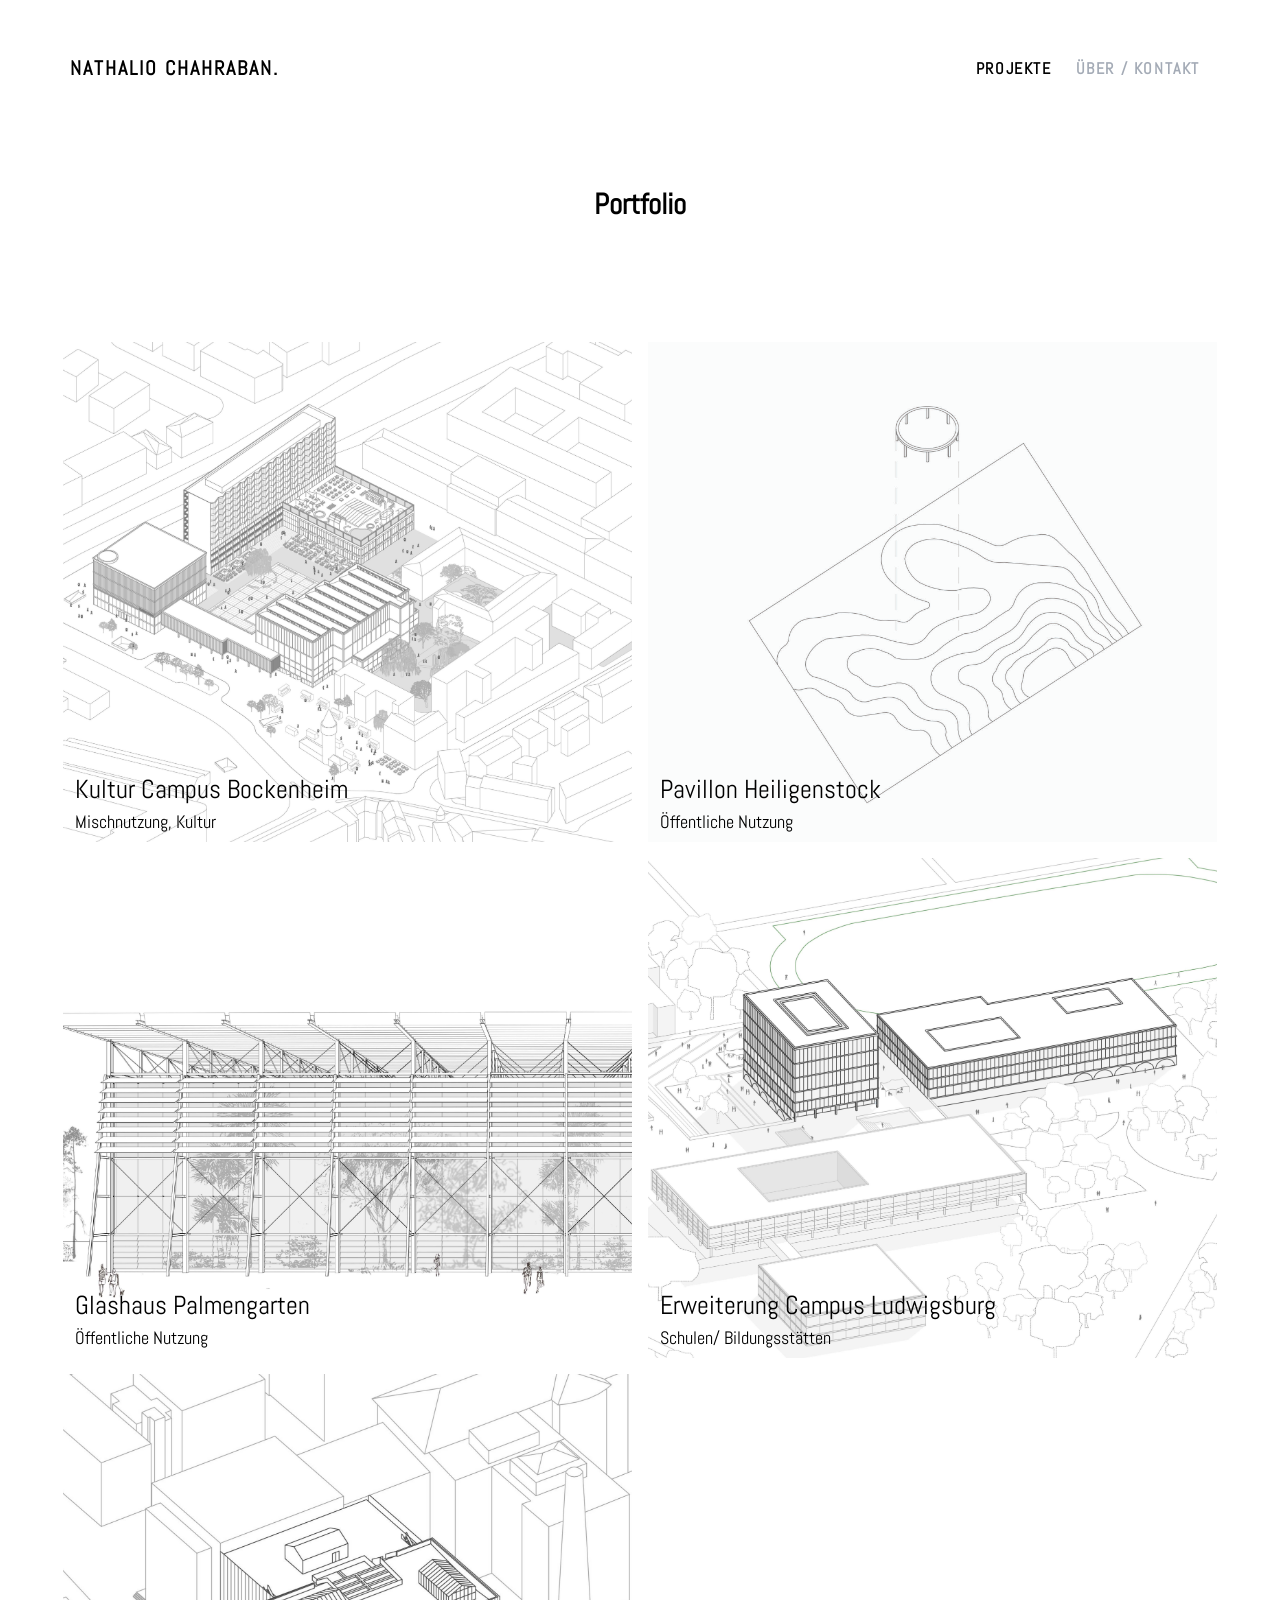
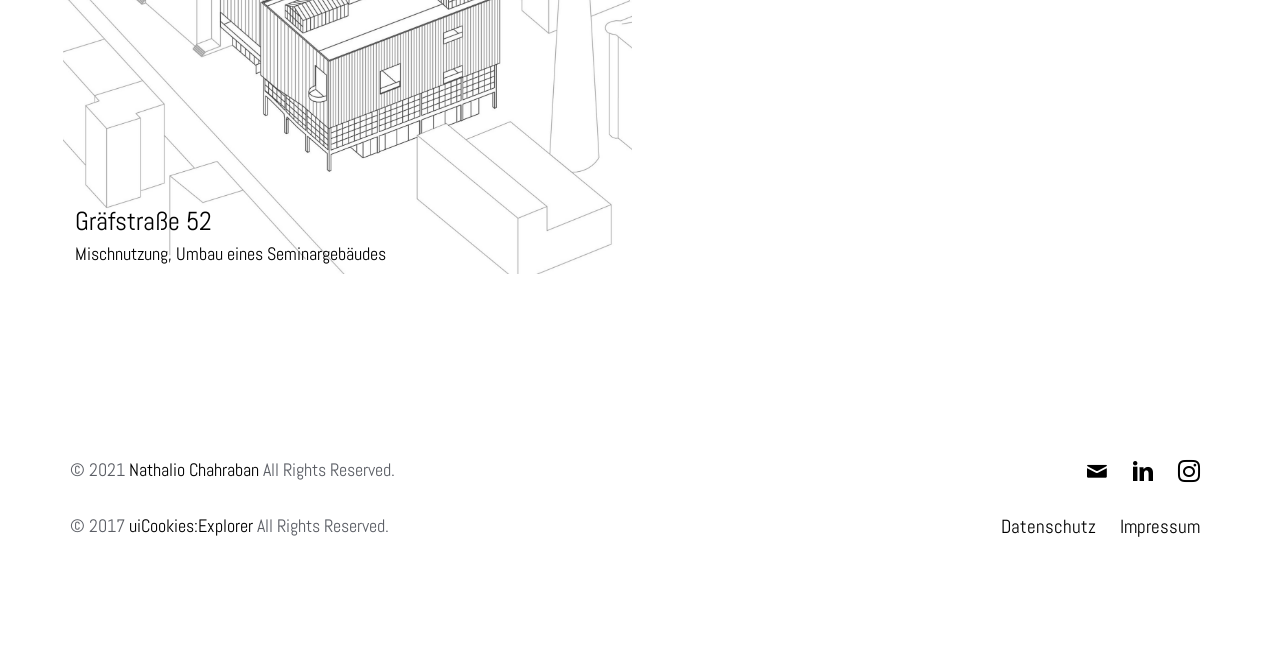
==== index.html @ cd51b57b "editing text" ====
<!DOCTYPE html>
<html lang="en">
  <head>
    <meta charset="utf-8">
    <meta name="viewport" content="width=device-width, initial-scale=1">
    <title>Projekte | Nathalio Chahraban</title>
    
    <meta name="description" content="Portfolio">
	<meta name="keywords" content="Architektur, Architecture, Portfolio">
	<meta name="author" content="Nathalio Chahraban">	
	<meta property="og:title" content="Projekte | Nathalio Chahraban">  <!--#-->
	<meta property="og:description" content="Projekte von Nathalio Chahraban"> <!--#-->
	<meta property="og:url" content="#">  <!--#-->
	<meta property="og:locale" content="de_DE">
	<meta property="og:type" content="website">
	<meta property="og:site_name" content="Nathalio Chahraban">
	<link rel="icon" type="image/jpg" href="img/LogoNC.jpg" img="img/LogoNC.jpg"/>
    
    <link href="https://fonts.googleapis.com/css?family=Abel" rel="stylesheet">
    <link rel="stylesheet" href="css/styles-merged.css">
    <link rel="stylesheet" href="css/style.min.css">
    <link rel="stylesheet" href="css/custom.css">

    <!--[if lt IE 9]>
      <script src="js/vendor/html5shiv.min.js"></script>
      <script src="js/vendor/respond.min.js"></script>
    <![endif]-->
  </head>
  <body>

  <!-- START: header -->

  <header role="banner" class="probootstrap-header">
    <div class="container">
        <a href="index.html" class="probootstrap-logo">Nathalio Chahraban<span>.</span></a>
        
        <a href="#" class="probootstrap-burger-menu visible-xs"><i>Menu</i></a>
        <div class="mobile-menu-overlay"></div>

        <nav role="navigation" class="probootstrap-nav hidden-xs">
          <ul class="probootstrap-main-nav">
            <li class="active"><a href="index.html">Projekte</a></li>
            <li><a href="about.html">&Uuml;ber / Kontakt </a></li>
          </ul>
          <div class="extra-text visible-xs"> 
            <a href="#" class="probootstrap-burger-menu"><i>Menu</i></a>
            <ul class="social-buttons">
				      <li><a href="mailto:nathalio@web.de"><i class="icon-mail"></i></a></li> 
				      <li><a href="http://www.linkedin.com/in/nathalio-chahraban-"><i class="icon-linkedin"></i></a></li>
				      <li><a href="https://www.instagram.com/nathalio/"><i class="icon-instagram2"></i></a></li> 
            </ul>
          </div>
        </nav>
    </div>
  </header>
  <!-- END: header -->
  
  <div class="probootstrap-section">
    <div class="container text-center">
      <div class="row">
        <div class="col-md-6 col-md-offset-3 mb40">
          <h1><strong>Portfolio</strong></h1>  
            <br><br>
        </div>
      </div>

      <div class="row probootstrap-gutter16">
        <div class="col-md-6 probootstrap-animate" data-animate-effect="fadeIn">
          <a href="Kultur-Campus-Bockenheim.html" class="img-bg" style="background-image: url(img/prj/KCB/Kultur-Campus-Bockenheim-1_Web.jpg);">
            <div class="probootstrap-photo-details">
              <h2>Kultur Campus Bockenheim</h2>
              <p>Mischnutzung, Kultur</p>
            </div>
          </a>
        </div>
        <div class="col-md-6 probootstrap-animate" data-animate-effect="fadeIn">
          <a href="Pavillon-Heiligenstock.html" class="img-bg" style="background-image: url(img/prj/PV/Heiligenstock-Pavillon.jpg);">
            <div class="probootstrap-photo-details">
              <h2>Pavillon Heiligenstock</h2>
              <p>Öffentliche Nutzung</p>
            </div>
          </a>
        </div>
      </div>

      <div class="row probootstrap-gutter16">
        <div class="col-md-6 probootstrap-animate" data-animate-effect="fadeIn">
          <a href="Glasshaus-Palmengarten.html" class="img-bg" style="background-image: url(img/prj/PG/PalmenGarten_Web.jpg);">
            <div class="probootstrap-photo-details">
              <h2>Glashaus Palmengarten</h2>
              <p>Öffentliche Nutzung</p>
            </div>
          </a>
        </div>
        <div class="col-md-6 probootstrap-animate" data-animate-effect="fadeIn">
          <a href="Erweiterung-Campus-Ludwigsburg.html" class="img-bg" style="background-image: url(img/prj/LB/Ludwigsburg_Web.jpg);">
            <div class="probootstrap-photo-details">
              <h2>Erweiterung Campus Ludwigsburg</h2>
              <p>Schulen/ Bildungsstätten</p>
            </div>
          </a>
        </div>
      </div>

            <div class="row probootstrap-gutter16">
        <div class="col-md-6 probootstrap-animate" data-animate-effect="fadeIn">
          <a href="Gräfstraße-52.html" class="img-bg" style="background-image: url(img/prj/GS/Gräfstraße-52_0.jpg);">
            <div class="probootstrap-photo-details">
              <h2>Gräfstraße 52</h2>
              <p>Mischnutzung, Umbau eines Seminargebäudes</p>
            </div>
          </a>
        </div>
        <div class="col-md-6 probootstrap-animate" data-animate-effect="fadeIn">
          <a href="In-Rinde-gehüllt.html" class="img-bg" style="background-image: url(img/prj/RG/In-Rinde-gehüllt_1.jpg);">
            <div class="probootstrap-photo-details">
              <h2>In Rinde gehüllt</h2>
              <p>Nachhaltigkeit, Bau im Bestand</p>
            </div>
          </a>
        </div>
      </div>
      
    </div>
  </div>

  <footer class="probootstrap-footer" role="contentinfo">
    <div class="container">
      <div class="row">
        <div class="col-md-12">
          <p class="probootstrap-copyright">&copy; 2021 <a href="https://index.html">Nathalio Chahraban</a> All Rights Reserved.</p>
          <ul class="probootstrap-social">
              <li><a href="mailto:nathalio@web.de"><i class="icon-mail"></i></a></li> 
              <li><a href="http://www.linkedin.com/in/nathalio-chahraban-"><i class="icon-linkedin"></i></a></li>
              <li><a href="https://www.instagram.com/nathalio/"><i class="icon-instagram2"></i></a></li> 
          </ul>
        </div>
      </div>
        
    <div class="row">
	  <div class="col-md-12">
	  <p class="probootstrap-copyright">&copy; 2017 <a href="https://uicookies.com/">uiCookies:Explorer</a> All Rights Reserved.</p>
		<ul class="probootstrap-social">
			<li><a href="datenschutzerklaerung.html" style="font-size:19px">Datenschutz</a></li>
			<li><a href="impressum.html" style="font-size:19px">Impressum</a></li>
		</ul>
	  </div>
	  </div> 
        
    </div>
  </footer>

  <div class="gototop js-top">
    <a href="#" class="js-gotop"><i class="icon-chevron-thin-up"></i></a>
  </div>
  

  <script src="js/scripts.min.js"></script>
  <script src="js/main.min.js"></script>
  <script src="js/custom.js"></script>

  </body>
</html>
---- css/custom.css ----
/* Your custom css code goes here */
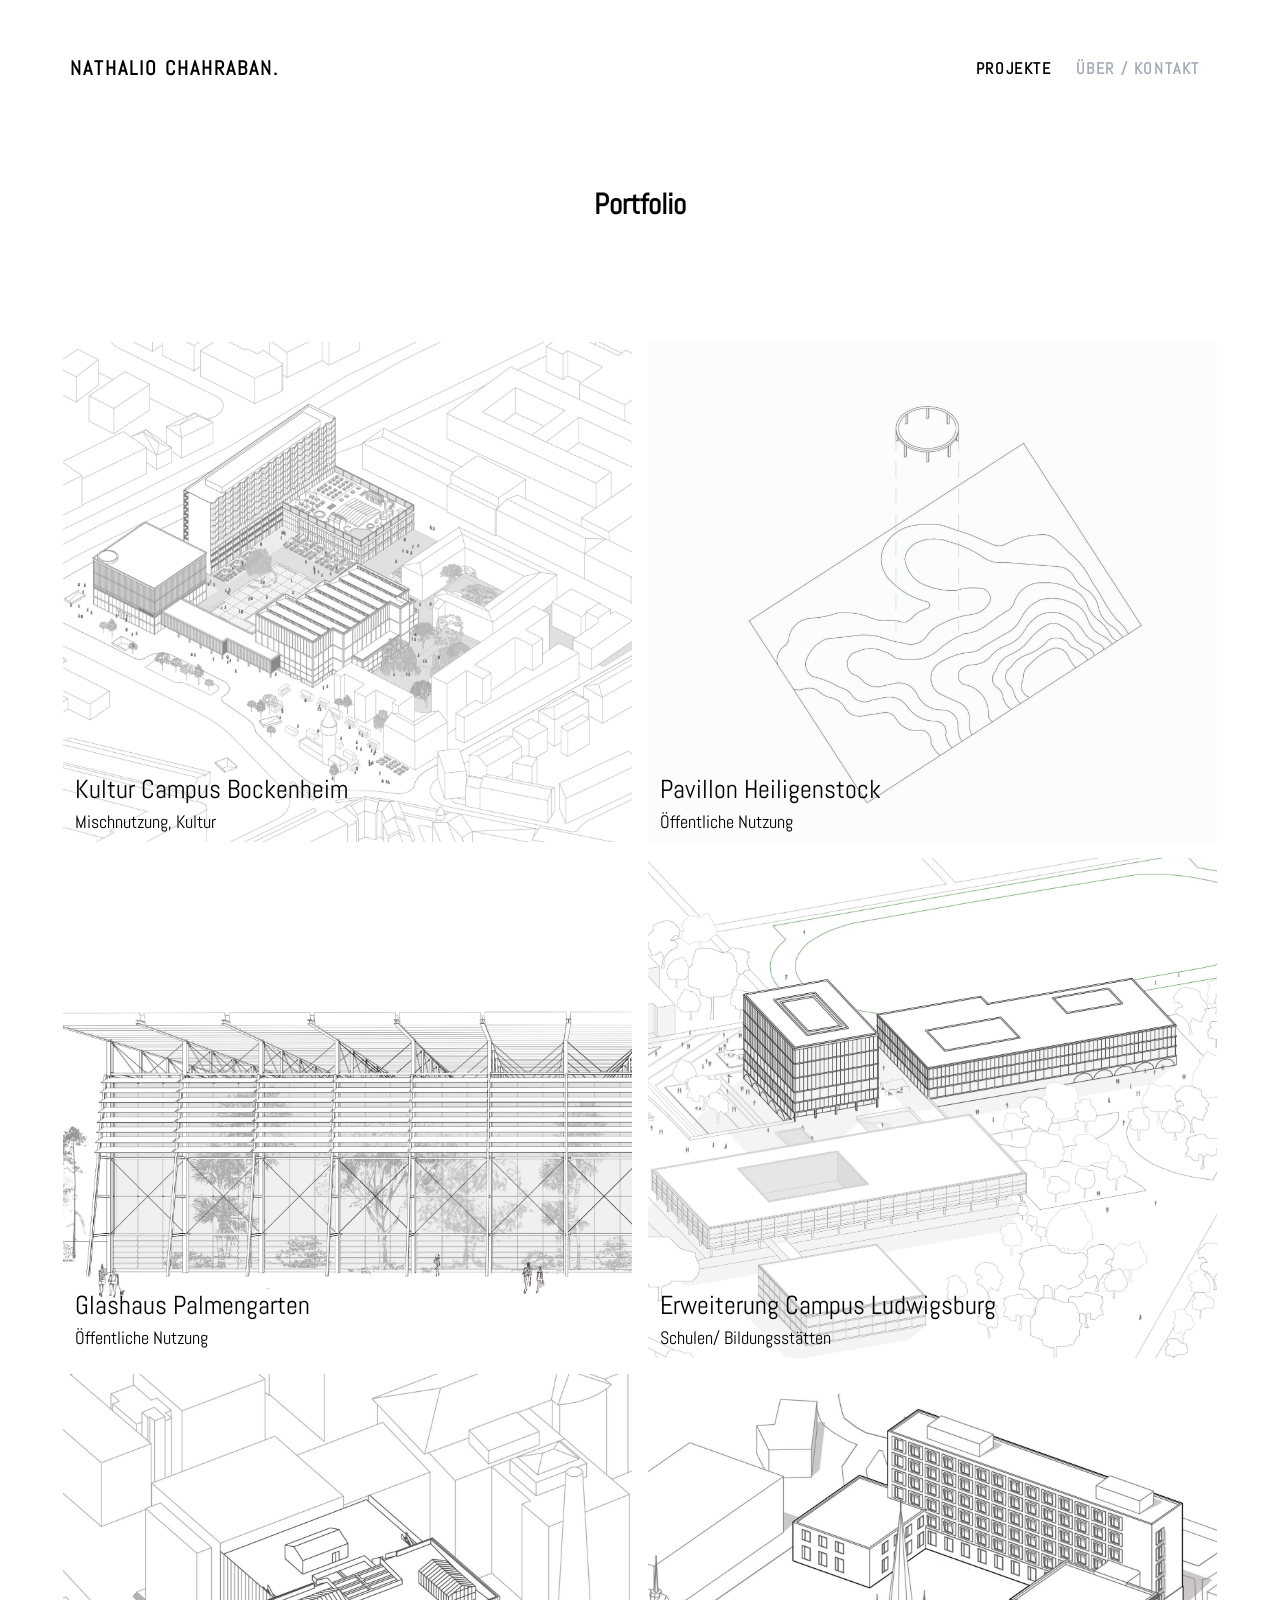
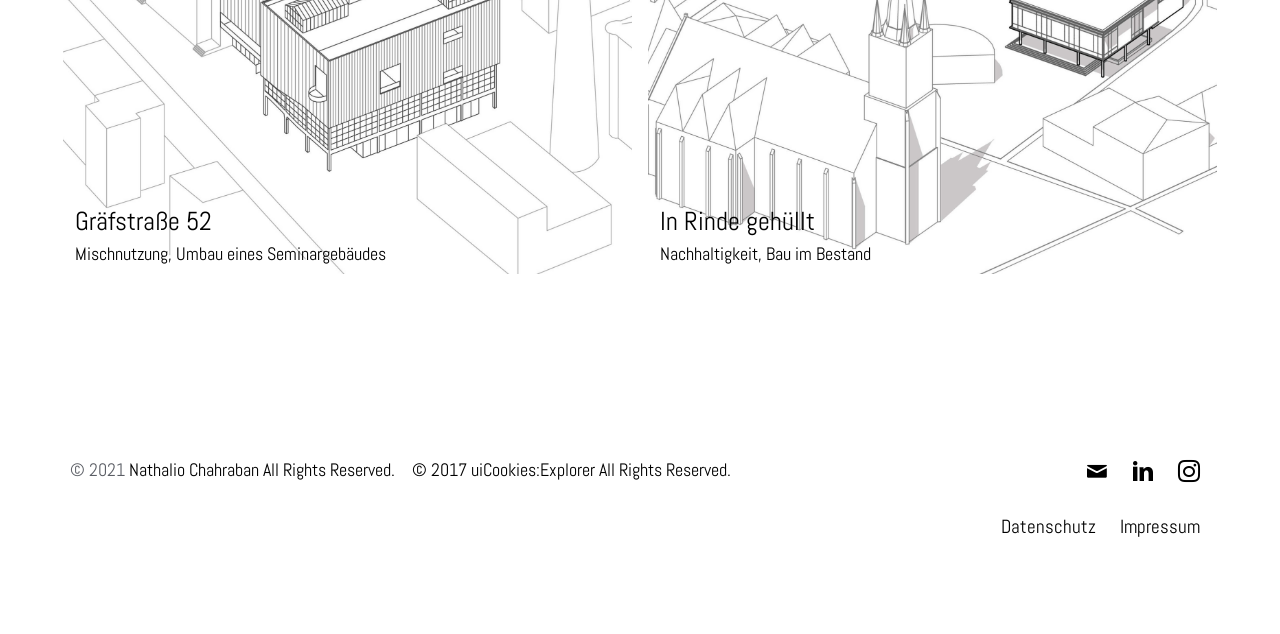
==== commit 25139df9: "a" ====
--- a/index.html
+++ b/index.html
@@ -128,7 +128,7 @@
     <div class="container">
       <div class="row">
         <div class="col-md-12">
-          <p class="probootstrap-copyright">&copy; 2021 <a href="https://index.html">Nathalio Chahraban</a> All Rights Reserved.</p>
+          <p class="probootstrap-copyright">&copy; 2021 <a href="https://index.html">Nathalio Chahraban All Rights Reserved. &ensp; &copy; 2017 uiCookies:Explorer All Rights Reserved.</p>
           <ul class="probootstrap-social">
               <li><a href="mailto:nathalio@web.de"><i class="icon-mail"></i></a></li> 
               <li><a href="http://www.linkedin.com/in/nathalio-chahraban-"><i class="icon-linkedin"></i></a></li>
@@ -139,7 +139,6 @@
         
     <div class="row">
 	  <div class="col-md-12">
-	  <p class="probootstrap-copyright">&copy; 2017 <a href="https://uicookies.com/">uiCookies:Explorer</a> All Rights Reserved.</p>
 		<ul class="probootstrap-social">
 			<li><a href="datenschutzerklaerung.html" style="font-size:19px">Datenschutz</a></li>
 			<li><a href="impressum.html" style="font-size:19px">Impressum</a></li>
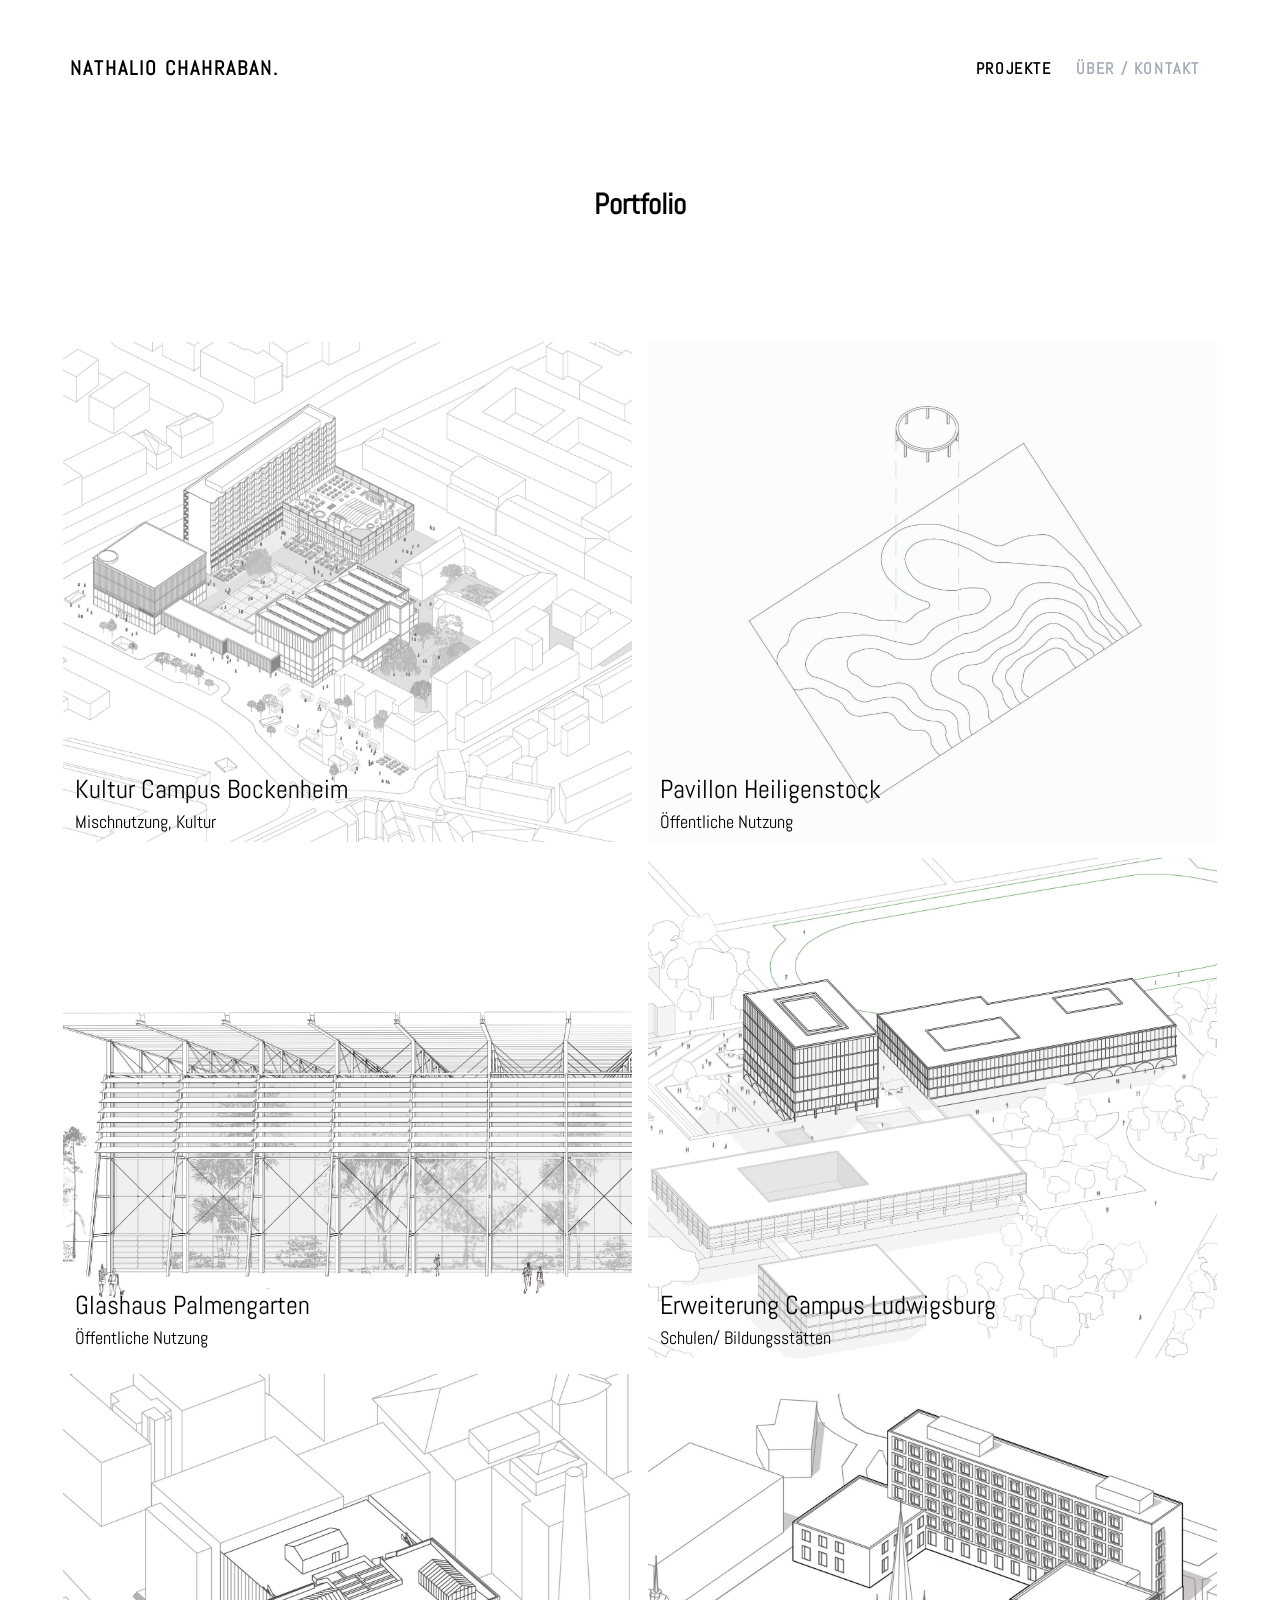
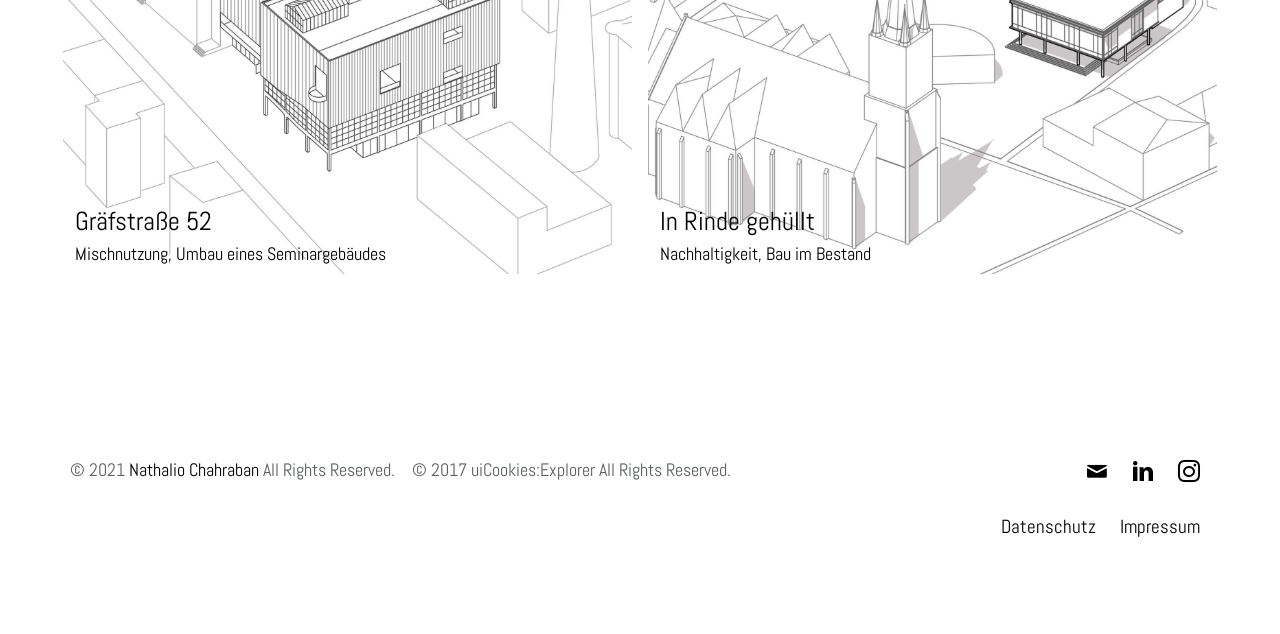
==== commit 1d911b11: "a" ====
--- a/index.html
+++ b/index.html
@@ -128,7 +128,7 @@
     <div class="container">
       <div class="row">
         <div class="col-md-12">
-          <p class="probootstrap-copyright">&copy; 2021 <a href="https://index.html">Nathalio Chahraban All Rights Reserved. &ensp; &copy; 2017 uiCookies:Explorer All Rights Reserved.</p>
+          <p class="probootstrap-copyright">&copy; 2021 <a href="https://index.html">Nathalio Chahraban </a> All Rights Reserved. &ensp; &copy; 2017 uiCookies:Explorer All Rights Reserved.</p>
           <ul class="probootstrap-social">
               <li><a href="mailto:nathalio@web.de"><i class="icon-mail"></i></a></li> 
               <li><a href="http://www.linkedin.com/in/nathalio-chahraban-"><i class="icon-linkedin"></i></a></li>
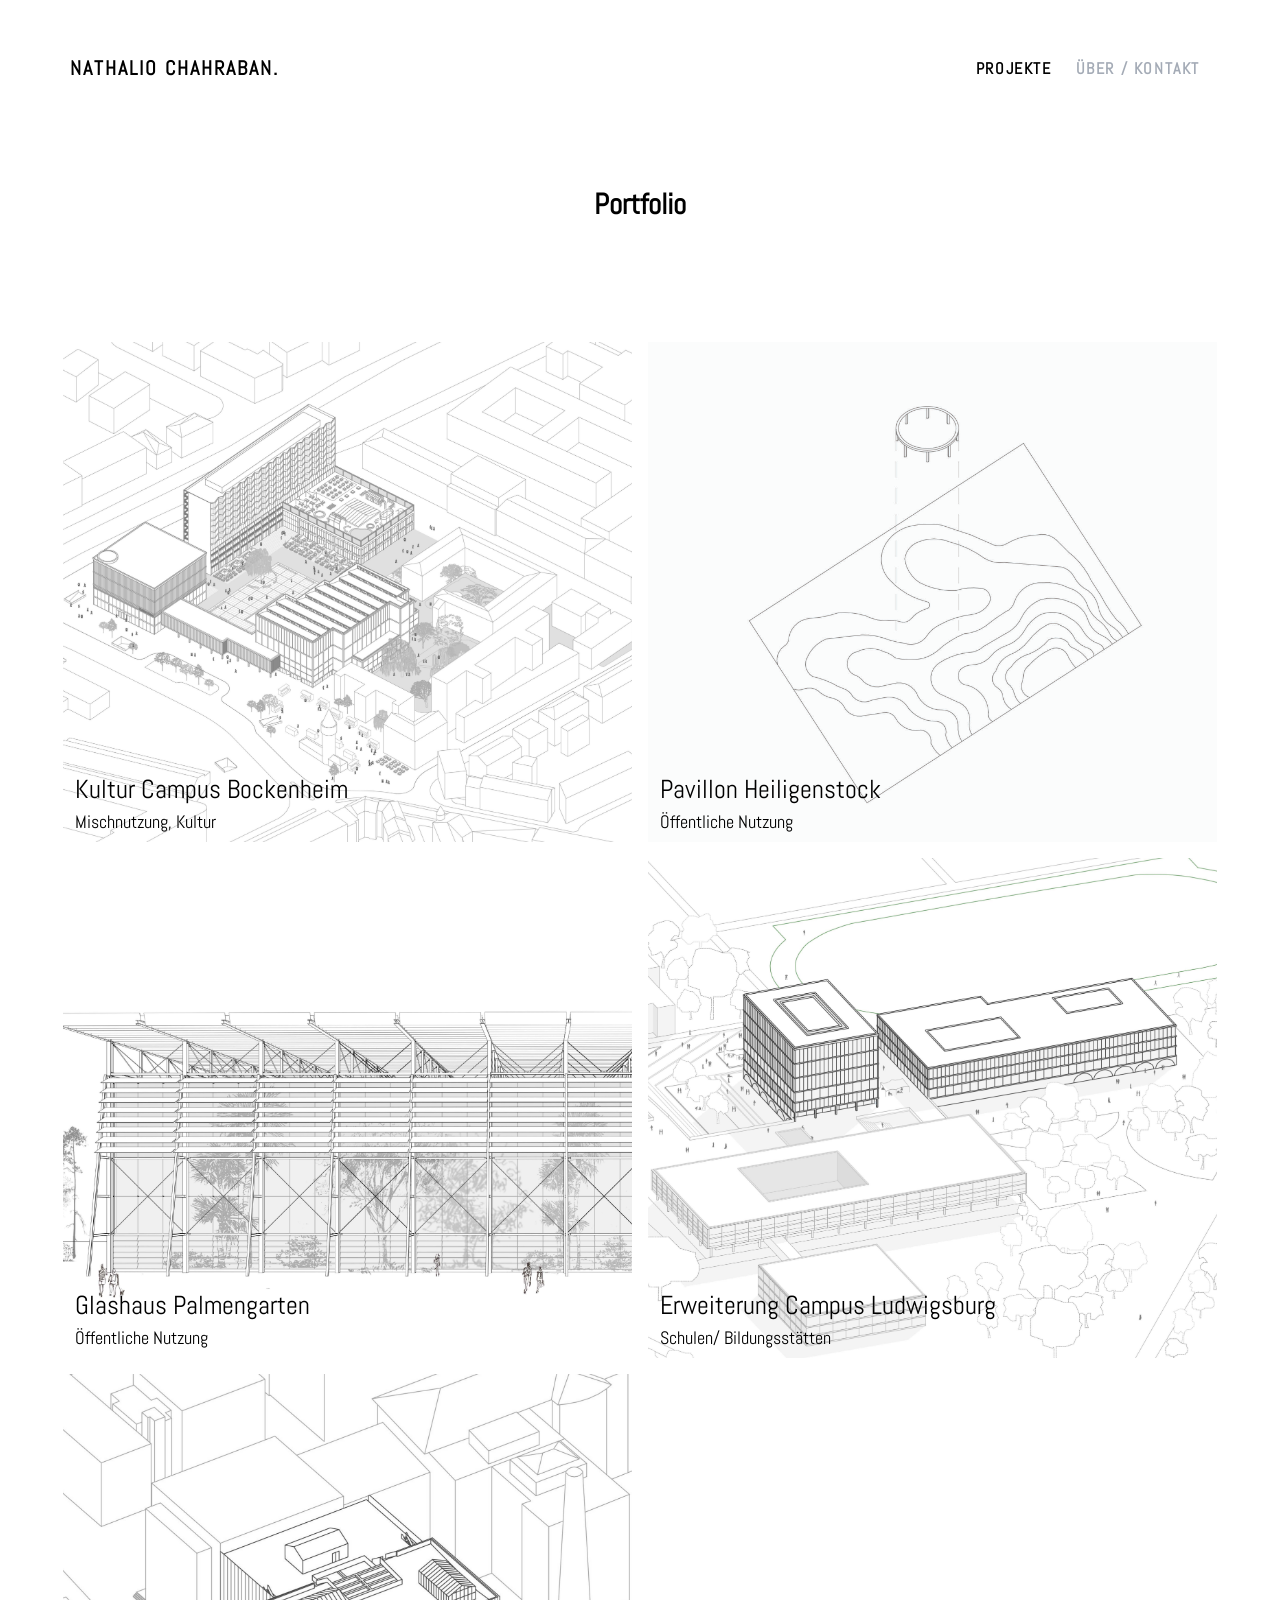
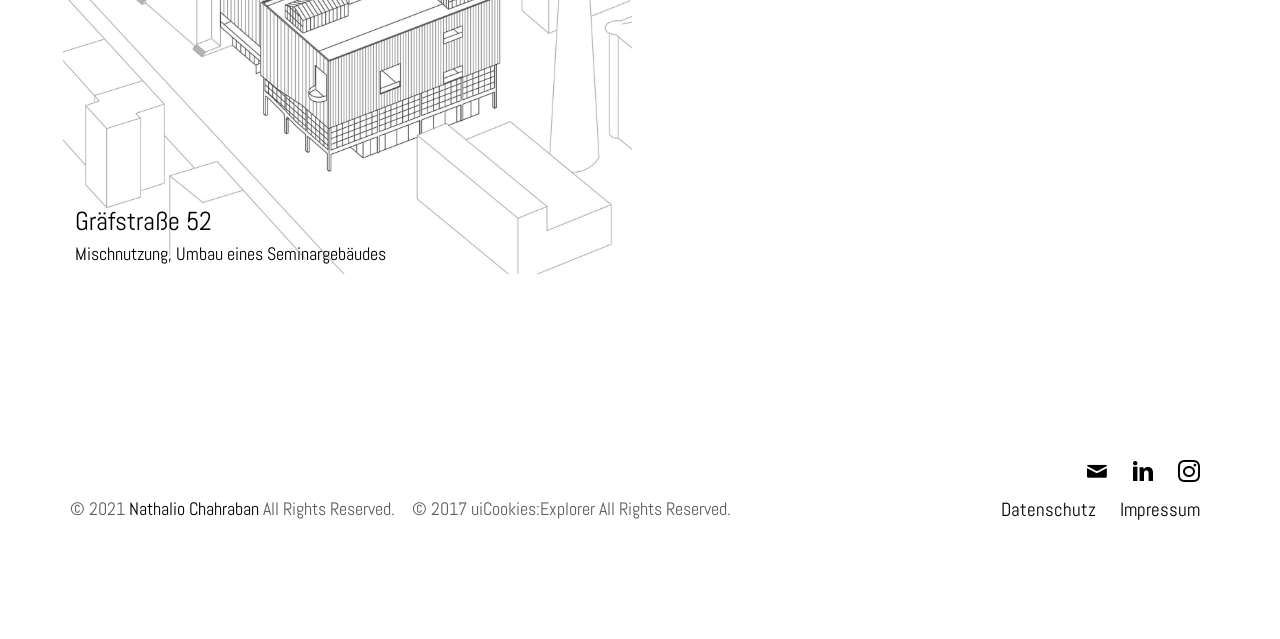
==== commit 7915c9bc: "a" ====
--- a/index.html
+++ b/index.html
@@ -128,7 +128,6 @@
     <div class="container">
       <div class="row">
         <div class="col-md-12">
-          <p class="probootstrap-copyright">&copy; 2021 <a href="https://index.html">Nathalio Chahraban </a> All Rights Reserved. &ensp; &copy; 2017 uiCookies:Explorer All Rights Reserved.</p>
           <ul class="probootstrap-social">
               <li><a href="mailto:nathalio@web.de"><i class="icon-mail"></i></a></li> 
               <li><a href="http://www.linkedin.com/in/nathalio-chahraban-"><i class="icon-linkedin"></i></a></li>
@@ -139,6 +138,7 @@
         
     <div class="row">
 	  <div class="col-md-12">
+    <p class="probootstrap-copyright">&copy; 2021 <a href="https://index.html">Nathalio Chahraban </a> All Rights Reserved. &ensp; &copy; 2017 uiCookies:Explorer All Rights Reserved.</p>
 		<ul class="probootstrap-social">
 			<li><a href="datenschutzerklaerung.html" style="font-size:19px">Datenschutz</a></li>
 			<li><a href="impressum.html" style="font-size:19px">Impressum</a></li>
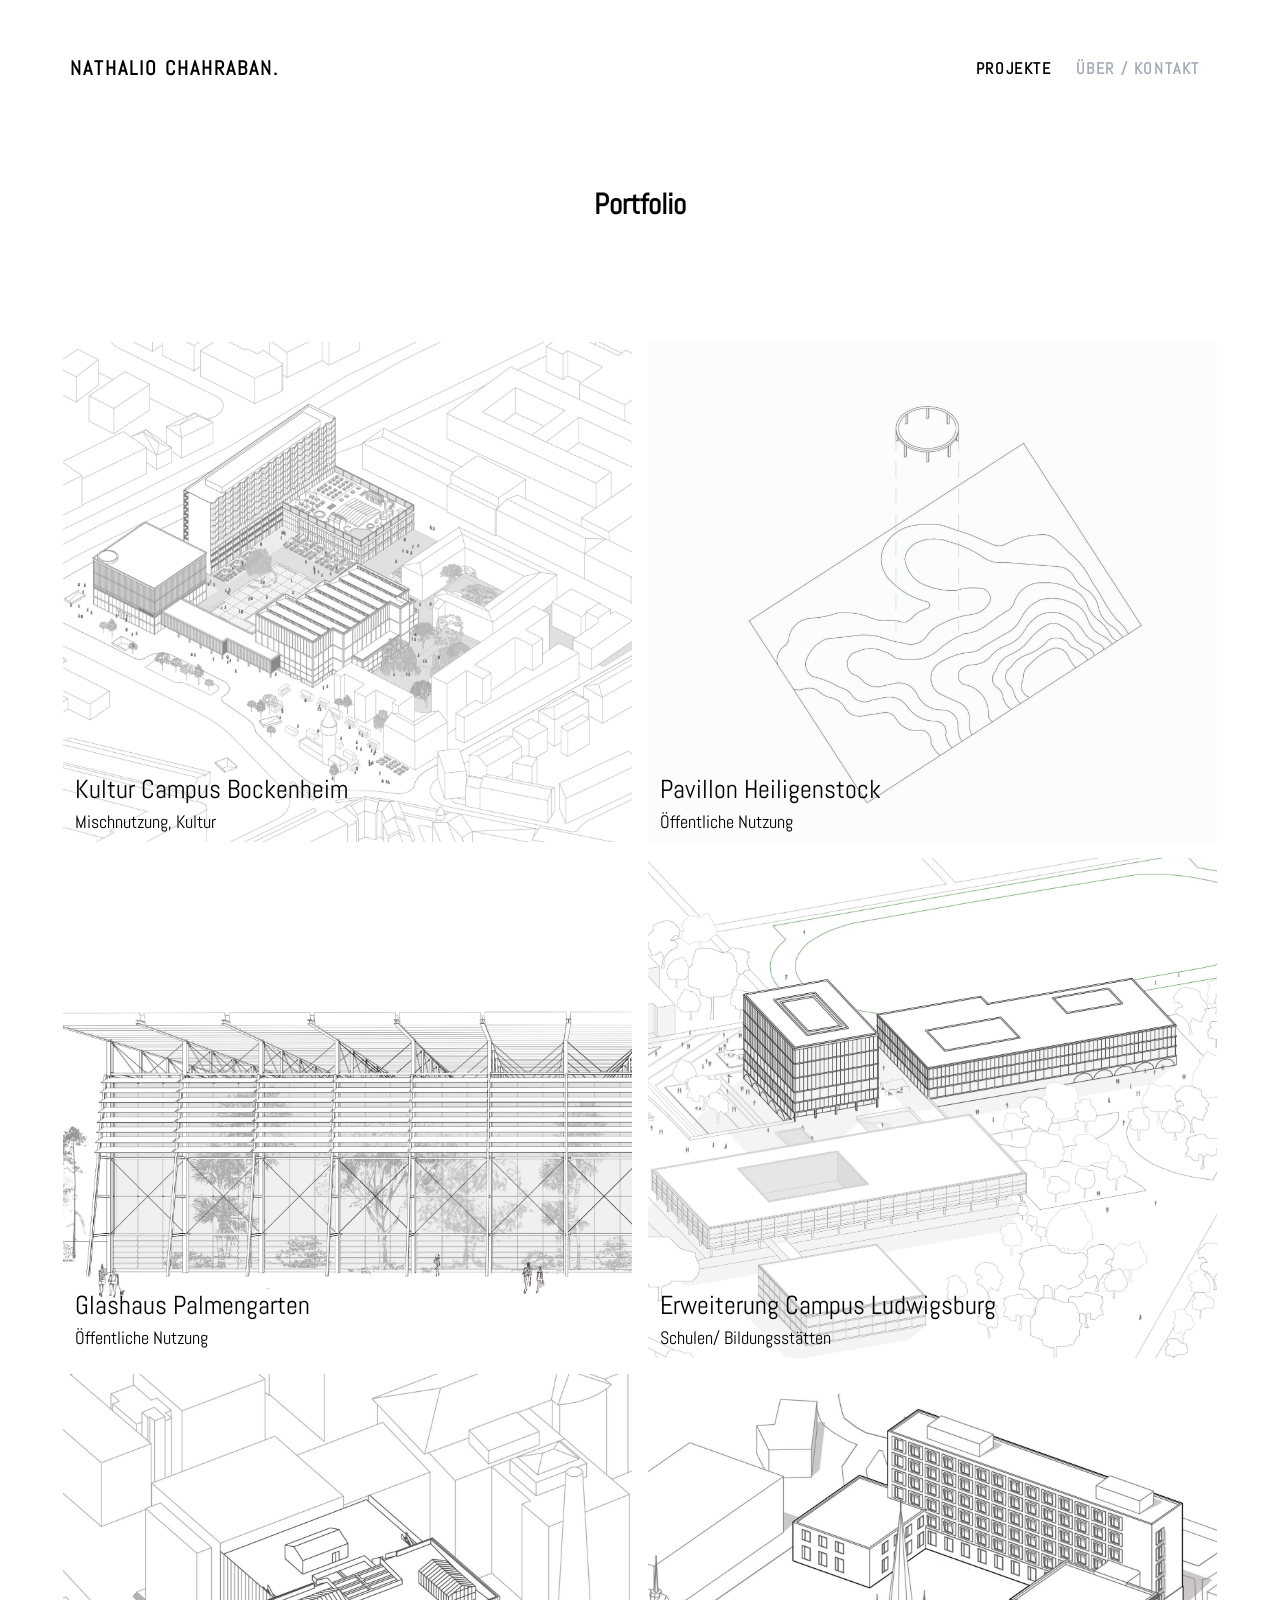
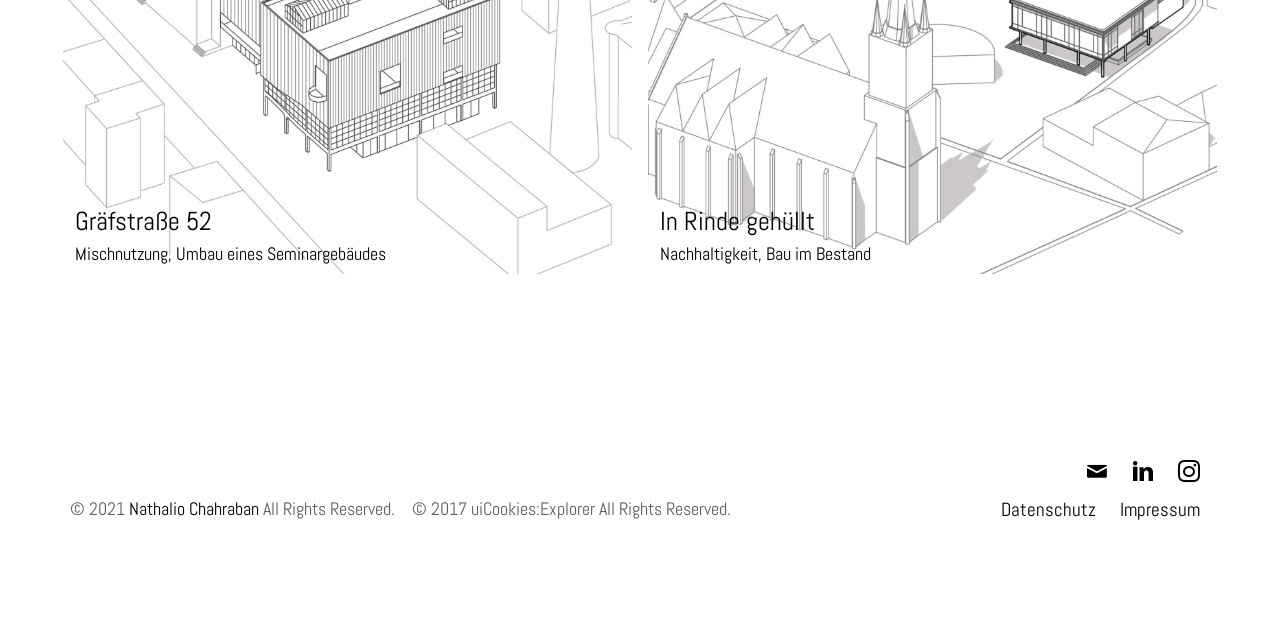
==== commit b3343d2b: "a" ====
--- a/index.html
+++ b/index.html
@@ -20,6 +20,16 @@
     <link rel="stylesheet" href="css/styles-merged.css">
     <link rel="stylesheet" href="css/style.min.css">
     <link rel="stylesheet" href="css/custom.css">
+
+  <script async src="https://www.googletagmanager.com/gtag/js?id=G-EHXX9FZ01V"></script>
+  <script>
+    window.dataLayer = window.dataLayer || [];
+    function gtag(){dataLayer.push(arguments);}
+    gtag('js', new Date());
+    gtag('config', 'G-EHXX9FZ01V');
+  </script>
+
+
 
     <!--[if lt IE 9]>
       <script src="js/vendor/html5shiv.min.js"></script>
@@ -138,7 +148,7 @@
         
     <div class="row">
 	  <div class="col-md-12">
-    <p class="probootstrap-copyright">&copy; 2021 <a href="https://index.html">Nathalio Chahraban </a> All Rights Reserved. &ensp; &copy; 2017 uiCookies:Explorer All Rights Reserved.</p>
+    <p class="probootstrap-copyright">&copy; 2021 <a href="https://nathalio.de/">Nathalio Chahraban </a> All Rights Reserved. &ensp; &copy; 2017 uiCookies:Explorer All Rights Reserved.</p>
 		<ul class="probootstrap-social">
 			<li><a href="datenschutzerklaerung.html" style="font-size:19px">Datenschutz</a></li>
 			<li><a href="impressum.html" style="font-size:19px">Impressum</a></li>
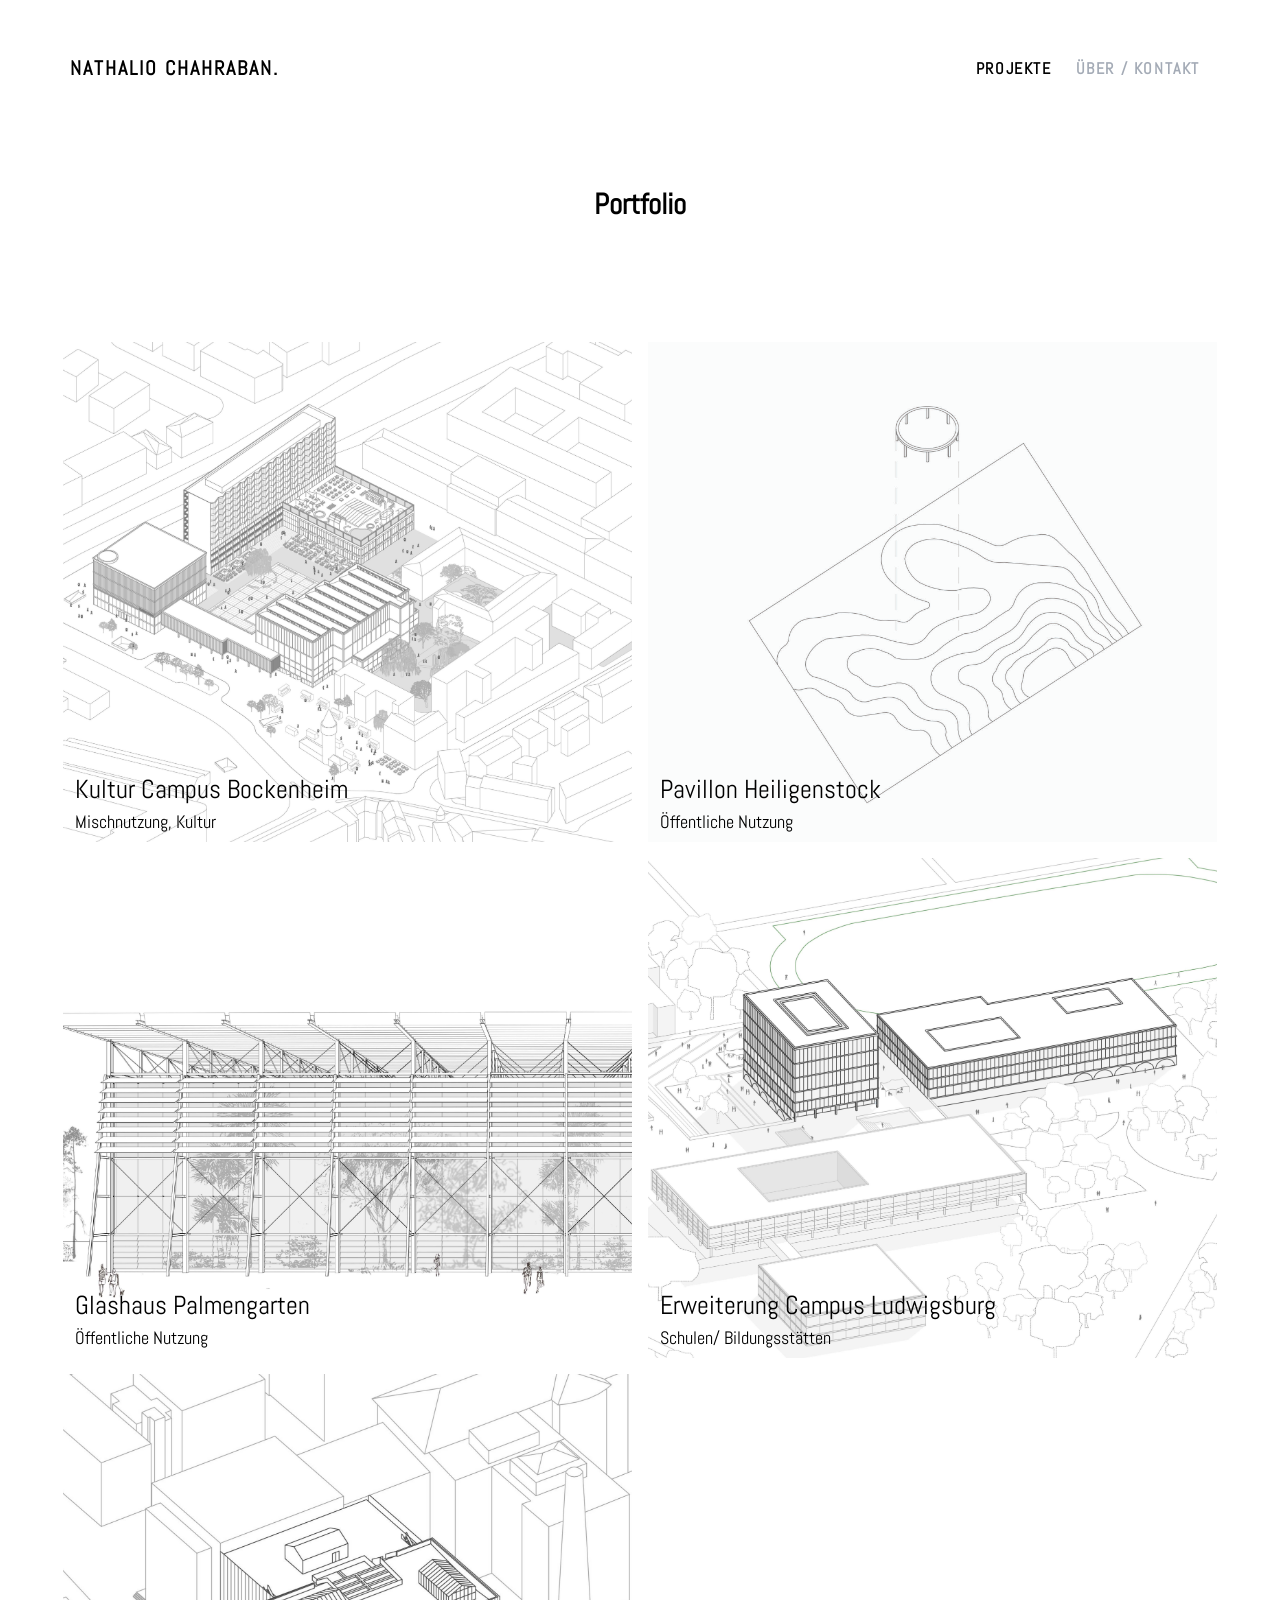
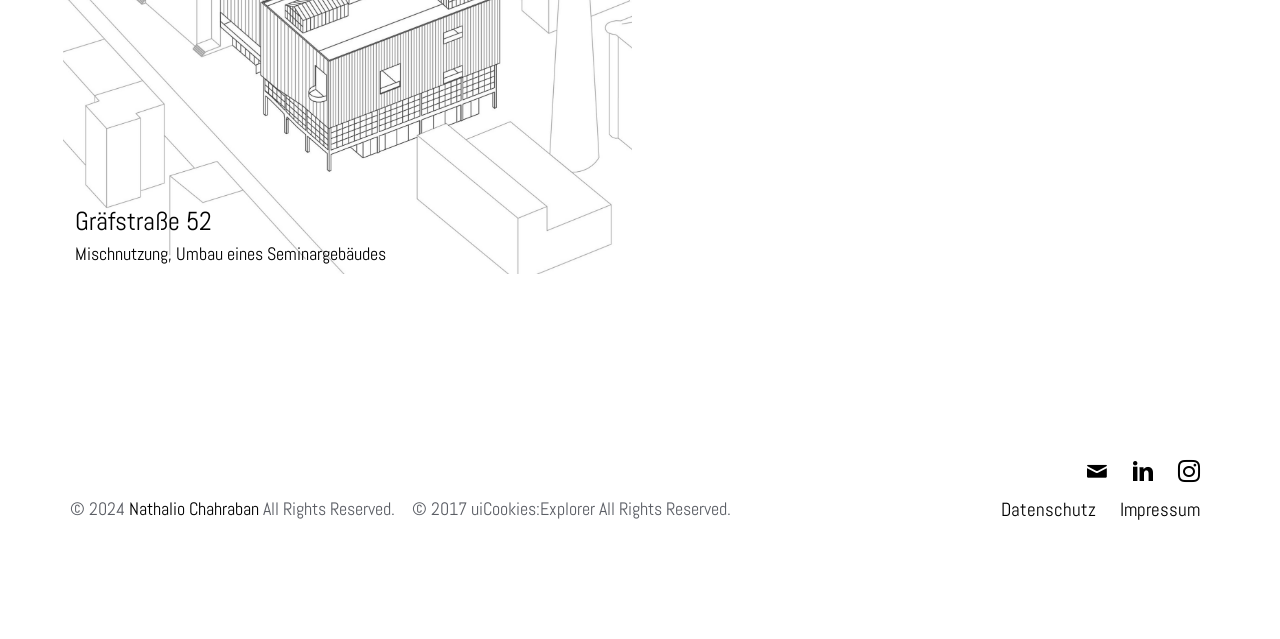
==== commit 5c730ee8: "Update index.html" ====
--- a/index.html
+++ b/index.html
@@ -20,6 +20,8 @@
     <link rel="stylesheet" href="css/styles-merged.css">
     <link rel="stylesheet" href="css/style.min.css">
     <link rel="stylesheet" href="css/custom.css">
+
+    <meta name="google-site-verification" content="vlOow_27LltvTFLL6Vf3A-L2KyhU3dFssxjNwWQqyhc" />
 
   <script async src="https://www.googletagmanager.com/gtag/js?id=G-EHXX9FZ01V"></script>
   <script>
@@ -148,7 +150,7 @@
         
     <div class="row">
 	  <div class="col-md-12">
-    <p class="probootstrap-copyright">&copy; 2021 <a href="https://nathalio.de/">Nathalio Chahraban </a> All Rights Reserved. &ensp; &copy; 2017 uiCookies:Explorer All Rights Reserved.</p>
+    <p class="probootstrap-copyright">&copy; 2024 <a href="https://nathalio.de/">Nathalio Chahraban </a> All Rights Reserved. &ensp; &copy; 2017 uiCookies:Explorer All Rights Reserved.</p>
 		<ul class="probootstrap-social">
 			<li><a href="datenschutzerklaerung.html" style="font-size:19px">Datenschutz</a></li>
 			<li><a href="impressum.html" style="font-size:19px">Impressum</a></li>
@@ -169,4 +171,4 @@
   <script src="js/custom.js"></script>
 
   </body>
-</html>+</html>
